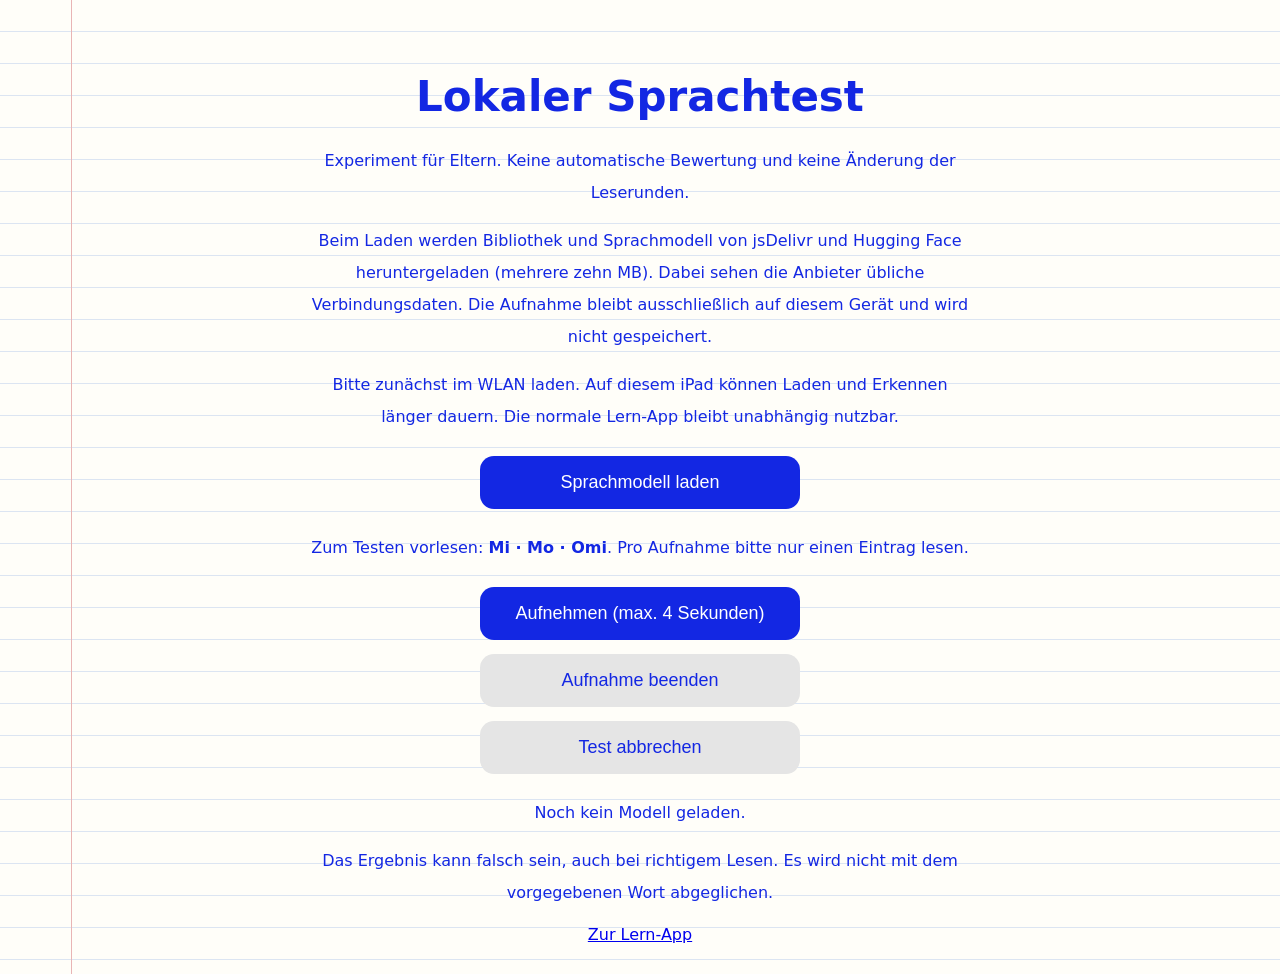
==== speech-test.html @ 314cb49f "feat: Separaten lokalen Sprachprototyp zum Gerätetest ergänzen" ====
<!doctype html>
<html lang="de">
<head>
<meta charset="utf-8">
<meta name="viewport" content="width=device-width, initial-scale=1, viewport-fit=cover">
<meta http-equiv="Content-Security-Policy" content="default-src 'self'; script-src 'self'; worker-src 'self'; connect-src 'self'; style-src 'self'; img-src 'self'; object-src 'none'; base-uri 'none'">
<title>Lokaler Sprachtest</title>
<link rel="stylesheet" href="style.css">
</head>
<body>
<main class="app"><section class="screen active">
<h1>Lokaler Sprachtest</h1>
<p>Experiment für Eltern. Keine automatische Bewertung und keine Änderung der Leserunden.</p>
<p>Beim Laden werden Bibliothek und Sprachmodell von jsDelivr und Hugging Face heruntergeladen (mehrere zehn MB). Dabei sehen die Anbieter übliche Verbindungsdaten. Die Aufnahme bleibt ausschließlich auf diesem Gerät und wird nicht gespeichert.</p>
<p>Bitte zunächst im WLAN laden. Auf diesem iPad können Laden und Erkennen länger dauern. Die normale Lern-App bleibt unabhängig nutzbar.</p>
<button id="load-model" class="primary-button">Sprachmodell laden</button>
<p>Zum Testen vorlesen: <strong>Mi · Mo · Omi</strong>. Pro Aufnahme bitte nur einen Eintrag lesen.</p>
<button id="record" class="primary-button" disabled>Aufnehmen (max. 4 Sekunden)</button>
<button id="stop" class="secondary-button" disabled>Aufnahme beenden</button>
<button id="cancel" class="secondary-button" disabled>Test abbrechen</button>
<p id="speech-status" role="status" aria-live="polite">Noch kein Modell geladen.</p>
<p id="speech-result"></p>
<p>Das Ergebnis kann falsch sein, auch bei richtigem Lesen. Es wird nicht mit dem vorgegebenen Wort abgeglichen.</p>
<a href="index.html">Zur Lern-App</a>
</section></main>
<script src="speech-test.js"></script>
</body></html>
---- style.css ----
:root {
    --dark-blue: #1327e3;
    --notebook-line-spacing: 32px;
}

* {
    box-sizing: border-box;
}

body {
    margin: 0;

    font-family:
        system-ui,
        -apple-system,
        BlinkMacSystemFont,
        "Segoe UI",
        sans-serif;

    /* Heftpapier: linke Randlinie und gleichmäßige Schreiblinien. */
    background-color: #fffef9;
    background-image:
        linear-gradient(
            to right,
            transparent calc(clamp(14px, 6vw, 72px) - 1px),
            #e9b5b5 calc(clamp(14px, 6vw, 72px) - 1px),
            #e9b5b5 clamp(14px, 6vw, 72px),
            transparent clamp(14px, 6vw, 72px)
        ),
        repeating-linear-gradient(
            to bottom,
            transparent 0,
            transparent calc(var(--notebook-line-spacing) - 1px),
            #dce5f2 calc(var(--notebook-line-spacing) - 1px),
            #dce5f2 var(--notebook-line-spacing)
        );
    color: var(--dark-blue);
}


/* APP */

.app {
    max-width: 700px;
    margin: 0 auto;

    min-height: 100vh;
    min-height: 100svh;
    min-height: 100dvh;

    padding: 30px 20px;
    padding: max(30px, env(safe-area-inset-top))
        max(20px, env(safe-area-inset-right))
        max(30px, env(safe-area-inset-bottom))
        max(20px, env(safe-area-inset-left));

    display: flex;
    align-items: center;
    justify-content: center;
}


/* SCREENS */

.screen {
    width: 100%;
    display: none;
    text-align: center;
}

.screen.active {
    display: block;
}


/* TYPOGRAFIE */

h1 {
    font-size: 42px;
    margin-bottom: 10px;
}

h2 {
    font-size: 32px;
}

.intro {
    font-size: 20px;
    margin-bottom: 40px;
}


/* BUTTONS */

button {
    border: none;
    border-radius: 14px;

    padding: 16px 24px;

    font-size: 18px;

    cursor: pointer;

    width: calc(100% - 14px);
    max-width: 320px;

    margin: 7px;
}

.primary-button {
    background: var(--dark-blue);
    color: white;
}

.secondary-button {
    background: #e5e5e5;
    color: var(--dark-blue);
}

.text-button {
    background: transparent;
    color: #555;
}


/* ÜBUNG */

.practice-header {
    margin-bottom: 40px;

    font-size: 18px;

    color: #777;
}

.syllable-panel {
    position: relative;
    width: max-content;
    max-width: 100%;
    margin: 40px auto;
}

.baseline-marker {
    display: inline-block;
    width: 0;
    height: 0;
    vertical-align: baseline;
}

#syllable-card {
    font-size: clamp(90px, 20vw, 170px);

    font-weight: 700;

    margin: 0;

    letter-spacing: 3px;
}


/* ANTWORTBUTTONS */

#syllable-card.two-syllable-word {
    font-size: clamp(64px, 16vw, 140px);
    white-space: nowrap;
}

.first-syllable {
    color: var(--dark-blue);
}

.second-syllable {
    color: #ff0000;
}

.answer-feedback {
    position: absolute;
    inset: 0;
    transform: translateY(var(--syllable-line-offset, 0px));
    z-index: 1;
    pointer-events: none;
}

.answer-feedback > [data-answer-feedback] {
    position: absolute;
    left: calc(100% + 12px);
    top: 50%;
    width: min(clamp(126px, 28vw, 210px), max(0px, calc(50vw - 50% - 32px)));
    transform: translateY(-50%);
}

.answer-feedback svg {
    display: block;
    width: 100%;
    height: auto;
    margin: 0 auto;
}

.answer-feedback svg {
    overflow: visible;
}

.feedback-sticker {
    filter: drop-shadow(1px 3px 3px rgb(0 0 0 / 28%));
}

.answer-buttons button:disabled {
    cursor: default;
    opacity: 0.65;
}

.visually-hidden {
    position: absolute;
    width: 1px;
    height: 1px;
    padding: 0;
    margin: -1px;
    overflow: hidden;
    clip-path: inset(50%);
    white-space: nowrap;
    border: 0;
}

.answer-buttons {
    display: flex;
    flex-direction: column;
    align-items: center;
}

.answer-buttons button {
    display: flex;
    align-items: center;
    justify-content: center;
    gap: 10px;
    border: 6px solid #fff;
    border-radius: 24px;
    box-shadow: 1px 4px 7px rgb(0 0 0 / 24%);
}

.answer-buttons button:focus-visible,
.end-practice-button:focus-visible {
    outline: 3px solid var(--dark-blue);
    outline-offset: 4px;
}

.end-practice-button {
    display: block;
    width: 52px;
    height: 52px;
    margin: 0 0 20px auto;
    padding: 8px;
    border: 4px solid #fff;
    border-radius: 16px;
    background: #e8e8e8;
    color: var(--dark-blue);
    box-shadow: 1px 3px 6px rgb(0 0 0 / 22%);
}

.end-practice-button svg {
    display: block;
    width: 100%;
    height: 100%;
}

.button-icon {
    width: 36px;
    height: 36px;
    flex-shrink: 0;
}

.correct-button {
    background: var(--dark-blue);
    color: white;
}

.again-button {
    background: #e8e8e8;
    color: var(--dark-blue);
}


/* WOCHEN */

.week {
    background: white;

    border-radius: 14px;

    padding: 20px;

    margin-bottom: 15px;

    text-align: left;
}

.week label {
    display: block;

    font-weight: 600;

    margin-bottom: 10px;
}

.week input[type="text"] {
    color: var(--dark-blue);
    width: 100%;

    padding: 14px;

    font-size: 18px;

    border: 1px solid #ccc;

    border-radius: 8px;
}


.week .week-selection {
    display: flex;
    align-items: center;
    gap: 12px;
    min-height: 44px;
    cursor: pointer;
}

.week-selection input[type="checkbox"] {
    width: 24px;
    height: 24px;
    margin: 0;
    flex-shrink: 0;
    accent-color: var(--dark-blue);
}

/* ENDE */

.finish-symbol {
    width: min(220px, 60vw);
    margin: 24px auto;
}

.finish-symbol svg {
    display: block;
    width: 100%;
    height: auto;
}

.parent-overview {
    margin: 32px auto 16px;
    max-width: 560px;
    text-align: left;
}

.parent-overview summary {
    cursor: pointer;
    padding: 8px 0;
    font-weight: 600;
}

.parent-overview summary:focus-visible {
    outline: 3px solid var(--dark-blue);
    outline-offset: 4px;
}

.parent-overview ul {
    padding-left: 24px;
    overflow-wrap: anywhere;
}

.parent-overview li p {
    margin: 0;
    font-size: 24px;
    font-weight: 600;
}


/* Textgrundlinien folgen dem Heftpapier, auch bei mehrzeiligen Absätzen. */
.screen h1,
.screen h2 {
    line-height: calc(2 * var(--notebook-line-spacing));
}

.screen p,
.screen summary,
.week-selection > span,
.week input[type="text"] {
    line-height: var(--notebook-line-spacing);
}

.week-selection > span {
    display: inline-block;
}

.screen h1,
.screen h2,
.screen p,
.screen summary,
#syllable-card,
.week-selection > span,
.week input[type="text"] {
    transform: translateY(var(--line-offset, 0px));
}

.week input[type="text"] {
    font-family: inherit;
}


.progress-sticker {
    width: min(100%, 360px);
    height: 32px;
    margin: 0 auto;
    border: 6px solid #fff;
    border-radius: 999px;
    background: #e4f4e9;
    box-shadow: 1px 3px 6px rgb(0 0 0 / 22%);
    overflow: hidden;
}

.progress-fill {
    width: 0%;
    height: 100%;
    border-radius: inherit;
    background: #40e866;
}

/* Querformat gilt auch beim direkten Start auf Tablets. */
@media (orientation: landscape) {
    .practice-header {
        display: flex;
        align-items: center;
        gap: 16px;
        margin-bottom: 0;
    }

    .practice-header .progress-sticker {
        order: -1;
        flex: 1;
    }

    .end-practice-button {
        width: 44px;
        height: 44px;
        margin: 0;
        flex-shrink: 0;
    }

    .syllable-panel {
        margin: 16px auto;
    }

    #syllable-card,
    #syllable-card.two-syllable-word {
        font-size: clamp(48px, 24svh, 140px);
        line-height: 1.05;
    }

    .answer-buttons {
        flex-direction: row;
        justify-content: center;
        gap: 16px;
    }

    .answer-buttons button {
        width: min(42%, 220px);
        min-height: 60px;
        margin: 0;
        padding: 6px 20px;
    }

    .answer-feedback > [data-answer-feedback] {
        max-width: 96px;
    }
}

/* Flache Smartphone-Fenster brauchen kleinere Außenabstände. */
@media (max-height: 500px) {
    .app {
        padding-top: max(8px, env(safe-area-inset-top));
        padding-bottom: max(8px, env(safe-area-inset-bottom));
    }

    #syllable-card,
    #syllable-card.two-syllable-word {
        font-size: clamp(48px, 24svh, 90px);
    }
}

.app-version {
    font-size: 14px;
}

#app-update {
    margin-top: 24px;
}

.finish-symbol .star-sticker {
    width: 125%;
    margin-left: -12.5%;
    overflow: visible;
}

#finish-screen.active [data-award="star"]:not([hidden]) .star-sticker {
    transform-origin: 50% 100%;
    animation: star-hop 600ms linear 3;
}

@keyframes star-hop {
    0%, 100% { transform: translateY(0) scale(1); }
    12% {
        transform: translateY(0) scale(1.03, 0.97);
        animation-timing-function: cubic-bezier(0.16, 0.7, 0.3, 1);
    }
    45% {
        transform: translateY(-22px) scale(0.99, 1.02);
        animation-timing-function: cubic-bezier(0.55, 0, 0.85, 0.4);
    }
    78% { transform: translateY(0) scale(1.04, 0.96); }
    90% { transform: translateY(-2px) scale(1, 1.01); }
}

@media (prefers-reduced-motion: reduce) {
    #finish-screen.active [data-award="star"]:not([hidden]) .star-sticker {
        animation: none;
    }
}

/* Wörter bleiben zusammen; Umbrüche sind zwischen Wörtern möglich. */
.reading-word {
    white-space: nowrap;
}

/* Nur die Kindertexte; Lernaufgaben behalten ihre blau-roten Silben. */
.reading-word .second-syllable {
    color: #777;
}

/* Auf blauen Buttons ersetzen weiße Silben die blaue Schrift. */
.primary-button[data-reading-text] .first-syllable {
    color: #fff;
}

.primary-button[data-reading-text] .second-syllable {
    color: #d9d9d9;
}
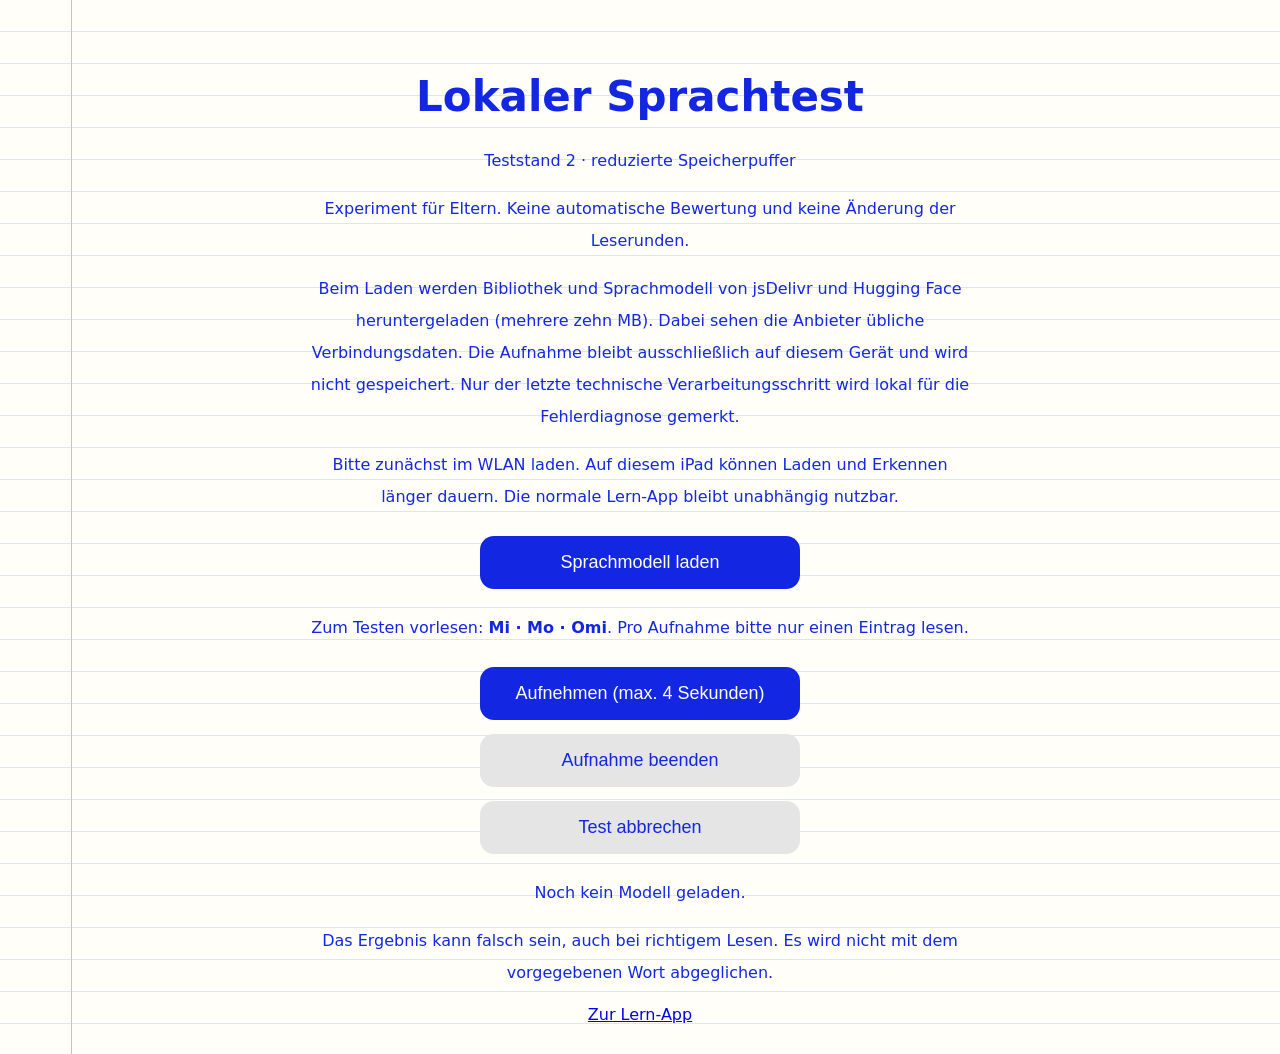
==== commit 477e2d83: "fix: Sprachprototyp mit reduzierten Speicherpuffern und Abbruchdiagnose testen" ====
--- a/speech-test.html
+++ b/speech-test.html
@@ -10,8 +10,9 @@
 <body>
 <main class="app"><section class="screen active">
 <h1>Lokaler Sprachtest</h1>
+<p>Teststand 2 · reduzierte Speicherpuffer</p>
 <p>Experiment für Eltern. Keine automatische Bewertung und keine Änderung der Leserunden.</p>
-<p>Beim Laden werden Bibliothek und Sprachmodell von jsDelivr und Hugging Face heruntergeladen (mehrere zehn MB). Dabei sehen die Anbieter übliche Verbindungsdaten. Die Aufnahme bleibt ausschließlich auf diesem Gerät und wird nicht gespeichert.</p>
+<p>Beim Laden werden Bibliothek und Sprachmodell von jsDelivr und Hugging Face heruntergeladen (mehrere zehn MB). Dabei sehen die Anbieter übliche Verbindungsdaten. Die Aufnahme bleibt ausschließlich auf diesem Gerät und wird nicht gespeichert. Nur der letzte technische Verarbeitungsschritt wird lokal für die Fehlerdiagnose gemerkt.</p>
 <p>Bitte zunächst im WLAN laden. Auf diesem iPad können Laden und Erkennen länger dauern. Die normale Lern-App bleibt unabhängig nutzbar.</p>
 <button id="load-model" class="primary-button">Sprachmodell laden</button>
 <p>Zum Testen vorlesen: <strong>Mi · Mo · Omi</strong>. Pro Aufnahme bitte nur einen Eintrag lesen.</p>
@@ -23,5 +24,5 @@
 <p>Das Ergebnis kann falsch sein, auch bei richtigem Lesen. Es wird nicht mit dem vorgegebenen Wort abgeglichen.</p>
 <a href="index.html">Zur Lern-App</a>
 </section></main>
-<script src="speech-test.js"></script>
+<script src="speech-test.js?v=2"></script>
 </body></html>
